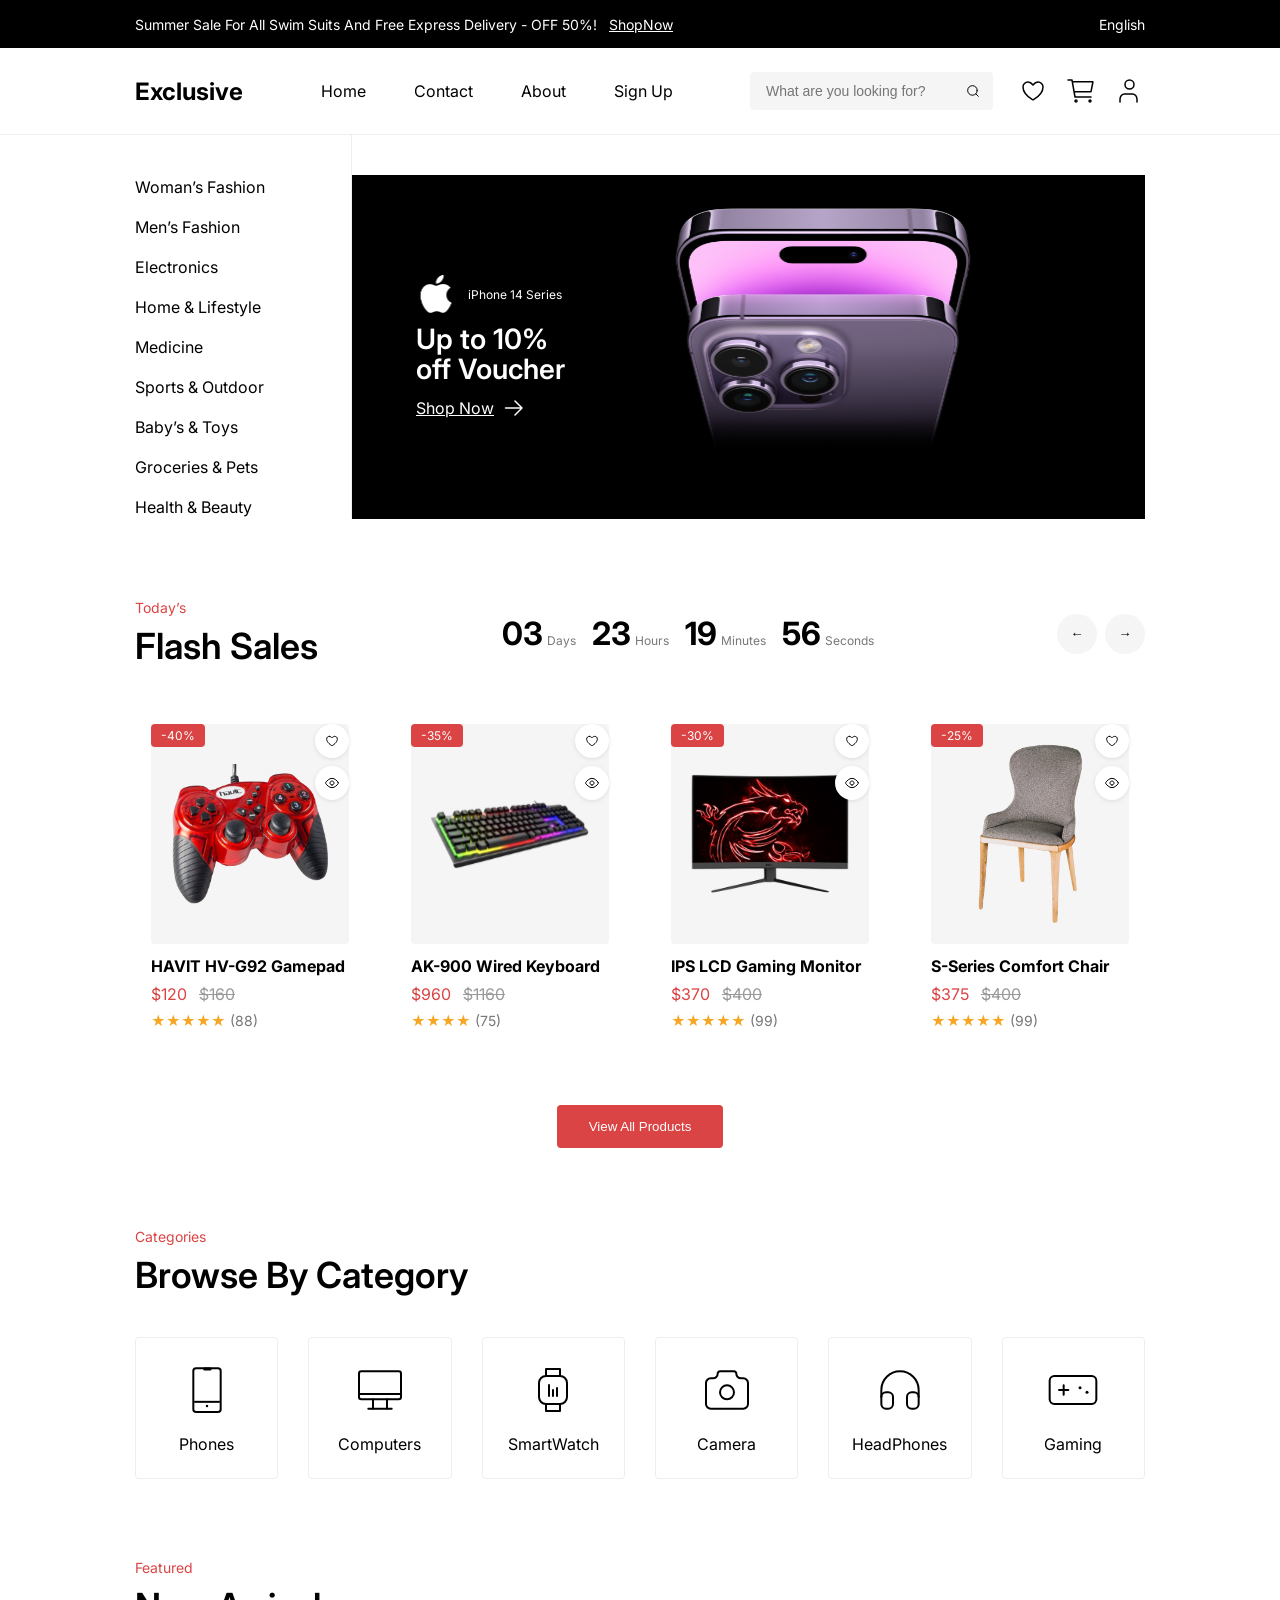
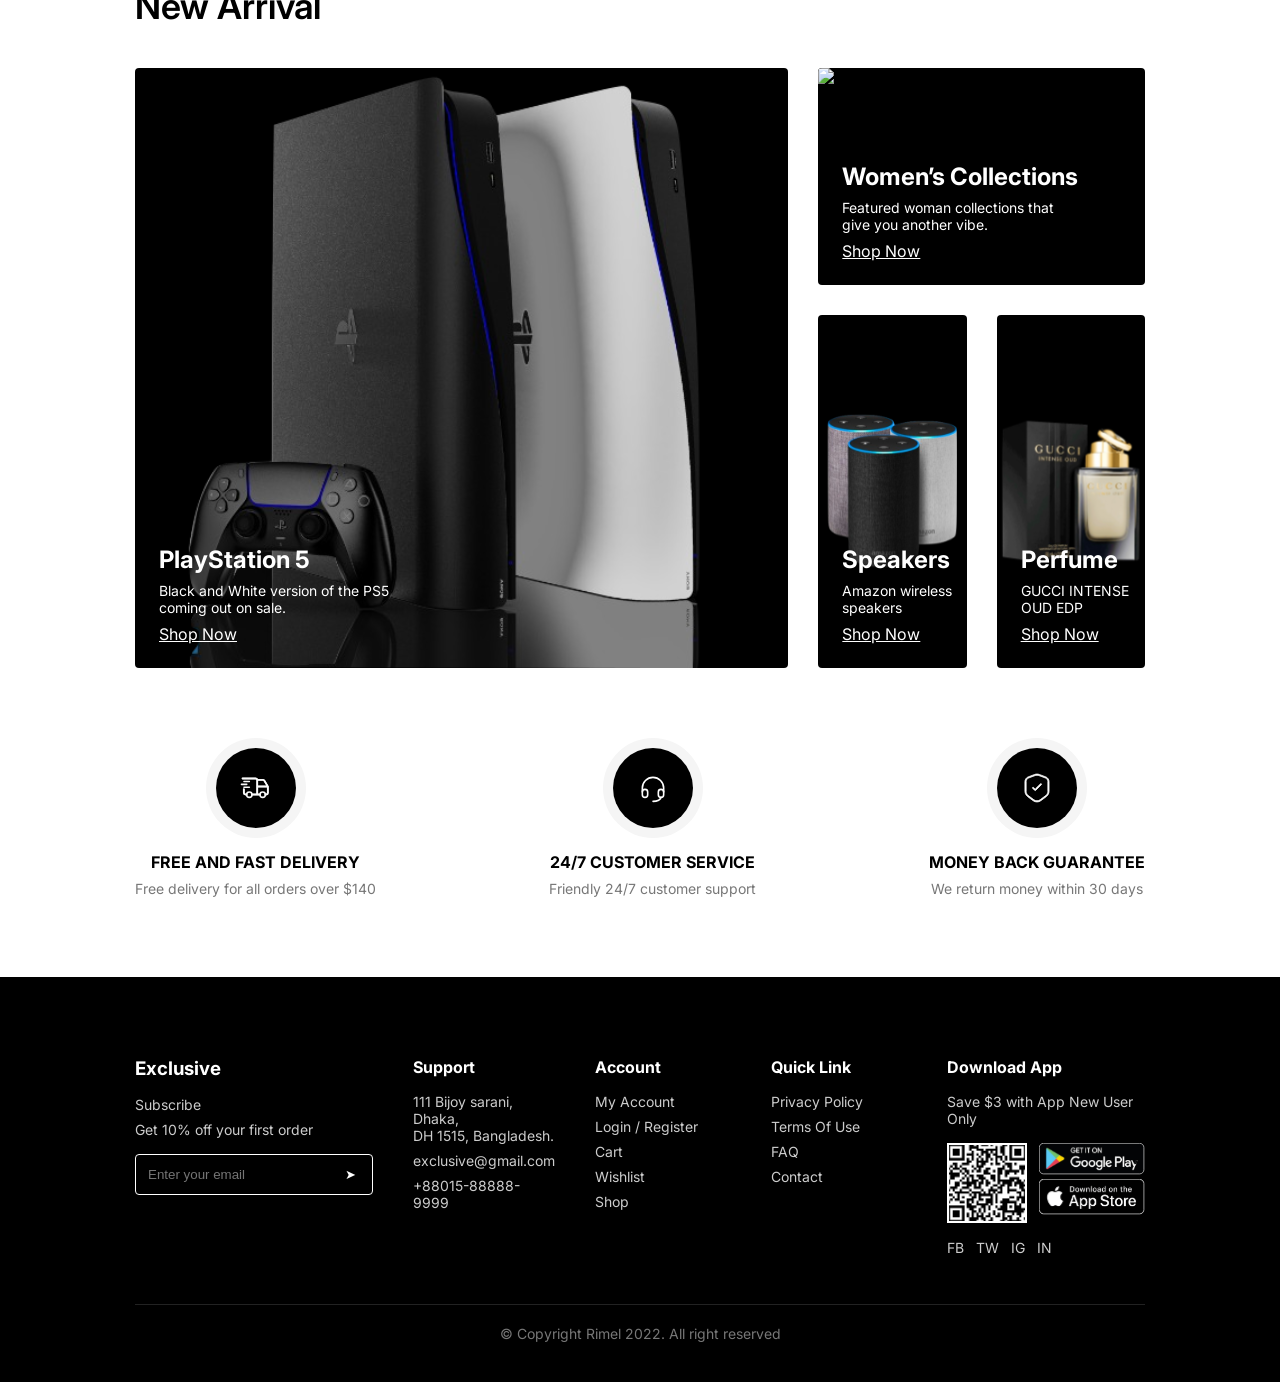
==== final-project-scss/index.html @ 247cfef3 "home work 17 final" ====
<!DOCTYPE html>
<html lang="en">
<head>
  <meta charset="UTF-8">
  <meta name="viewport" content="width=device-width, initial-scale=1.0">
  <title>Final project</title>

  <link rel="preconnect" href="https://fonts.googleapis.com">
  <link rel="preconnect" href="https://fonts.gstatic.com" crossorigin>
  <link href="https://fonts.googleapis.com/css2?family=Inter:wght@400;500;600;700&display=swap" rel="stylesheet">
  <link rel="stylesheet" href="assets/css/style.css">
</head>
<body>

<input type="checkbox" id="menu-toggle" class="menu-toggle">

<header class="header">

  <!-- TOP BAR -->
  <div class="top-bar">
    <div class="container">
      <div class="top-bar-inner">
        <p class="top-bar-text">
          Summer Sale For All Swim Suits And Free Express Delivery - OFF 50%!
          <a href="#">ShopNow</a>
        </p>
        <div class="top-bar-lang">English</div>
      </div>
    </div>
  </div>

  <!-- MAIN HEADER -->
  <div class="main-header">
    <div class="container">
      <div class="main-header-inner">

        <div class="logo">Exclusive</div>

        <nav class="nav">
          <a href="index.html">Home</a>
          <a href="#">Contact</a>
          <a href="#">About</a>
          <a href="registration.html">Sign Up</a>
        </nav>

        <div class="header-actions">
          <div class="search">
            <input type="text" placeholder="What are you looking for?">
            <img src="assets/images/icons/search.svg" alt="Search">
          </div>

          <div class="icons">
            <img src="assets/images/icons/Wishlist.svg" alt="">
            <img src="assets/images/icons/cart.svg" alt="">
            <img src="assets/images/icons/user.svg" alt="">
          </div>

          <label for="menu-toggle" class="burger">
            <span></span><span></span><span></span>
          </label>
        </div>

      </div>
    </div>
  </div>

  <!-- MOBILE MENU -->
  <nav class="mobile-menu">
    <a href="index.html">Home</a>
    <a href="#">Contact</a>
    <a href="#">About</a>
    <a href="registration.html">Sign Up</a>
  </nav>

</header>

<!-- HERO -->
<section class="hero">
  <div class="container">
    <div class="hero-layout">

      <aside class="hero-categories">
        <ul>
          <li><a href="#">Woman’s Fashion</a></li>
          <li><a href="#">Men’s Fashion</a></li>
          <li><a href="#">Electronics</a></li>
          <li><a href="#">Home & Lifestyle</a></li>
          <li><a href="#">Medicine</a></li>
          <li><a href="#">Sports & Outdoor</a></li>
          <li><a href="#">Baby’s & Toys</a></li>
          <li><a href="#">Groceries & Pets</a></li>
          <li><a href="#">Health & Beauty</a></li>
        </ul>
      </aside>

      <div class="hero-inner">
        <div class="hero-banner">

          <div class="hero-content">
            <div class="hero-brand">
              <img src="assets/images/apple-logo.svg" alt="">
              <span>iPhone 14 Series</span>
            </div>

            <h1 class="hero-title">
              Up to 10% <br> off Voucher
            </h1>

            <a href="#" class="hero-link">
              Shop Now <img src="assets/images/icons/arrow-right.svg" alt="">
            </a>
          </div>

          <div class="hero-image">
            <img src="assets/images/iphone.svg" alt="">
          </div>

        </div>
      </div>

    </div>
  </div>
</section>
<section class="flash-sales">
  <div class="container">

  
    <div class="flash-head">
      <div class="flash-title">
        <span class="label">Today’s</span>
        <h2>Flash Sales</h2>
      </div>

      <div class="flash-timer">
        <div>
          <span>03</span>
          <small>Days</small>
        </div>
        <div>
          <span>23</span>
          <small>Hours</small>
        </div>
        <div>
          <span>19</span>
          <small>Minutes</small>
        </div>
        <div>
          <span>56</span>
          <small>Seconds</small>
        </div>
      </div>

      <div class="flash-arrows">
        <button>&larr;</button>
        <button>&rarr;</button>
      </div>
    </div>

    <!-- PRODUCTS -->
    <div class="flash-products">

      <!-- CARD 1 -->
      <div class="product-card">
        <span class="discount">-40%</span>
    
        <div class="card-actions">
          <button class="icon-btn"><img src="assets/images/icons/heart-small.svg"></button>
          <button class="icon-btn"><img src="assets/images/icons/Quick-View.svg"></button>
        </div>
    
        <div class="product-image">
          <img src="assets/images/products/gamepad.svg">
          <div class="add-to-cart">Add To Cart</div>
        </div>
    
        <h3>HAVIT HV-G92 Gamepad</h3>
    
        <div class="price">
          <span class="new">$120</span>
          <span class="old">$160</span>
        </div>
    
        <div class="rating">★★★★★ <span>(88)</span></div>
      </div>
    
      <!-- CARD 2 -->
      <div class="product-card">
        <span class="discount">-35%</span>
    
        <div class="card-actions">
          <button class="icon-btn"><img src="assets/images/icons/heart-small.svg"></button>
          <button class="icon-btn"><img src="assets/images/icons/Quick-View.svg"></button>
        </div>
    
        <div class="product-image">
          <img src="assets/images/products/keyboard.svg">
          <div class="add-to-cart">Add To Cart</div>
        </div>
    
        <h3>AK-900 Wired Keyboard</h3>
    
        <div class="price">
          <span class="new">$960</span>
          <span class="old">$1160</span>
        </div>
    
        <div class="rating">★★★★ <span>(75)</span></div>
      </div>
    
      <!-- CARD 3 -->
      <div class="product-card">
        <span class="discount">-30%</span>
    
        <div class="card-actions">
          <button class="icon-btn"><img src="assets/images/icons/heart-small.svg"></button>
          <button class="icon-btn"><img src="assets/images/icons/Quick-View.svg"></button>
        </div>
    
        <div class="product-image">
          <img src="assets/images/products/gaming-monitor.svg">
          <div class="add-to-cart">Add To Cart</div>
        </div>
    
        <h3>IPS LCD Gaming Monitor</h3>
    
        <div class="price">
          <span class="new">$370</span>
          <span class="old">$400</span>
        </div>
    
        <div class="rating">★★★★★ <span>(99)</span></div>
      </div>
    
      <!-- CARD 4 -->
      <div class="product-card">
        <span class="discount">-25%</span>
    
        <div class="card-actions">
          <button class="icon-btn"><img src="assets/images/icons/heart-small.svg"></button>
          <button class="icon-btn"><img src="assets/images/icons/Quick-View.svg"></button>
        </div>
    
        <div class="product-image">
          <img src="assets/images/products/comfort-chair.svg">
          <div class="add-to-cart">Add To Cart</div>
        </div>
    
        <h3>S-Series Comfort Chair</h3>
    
        <div class="price">
          <span class="new">$375</span>
          <span class="old">$400</span>
        </div>
    
        <div class="rating">★★★★★ <span>(99)</span></div>
      </div>
    
    </div>
    
  
  </div>  
  <div class="categories-footer">
    <button class="btn-primary">View All Products</button>
  </div>
  
</section>
<section class="categories-block">
  <div class="container">

   
    <div class="categories-head">
      <span class="label">Categories</span>
      <h2>Browse By Category</h2>
    </div>

    <!-- LIST -->
    <div class="categories-list">

      <div class="category-card">
        <img src="assets/images/categories/phone.svg" alt="Phones">
        <span>Phones</span>
      </div>

      <div class="category-card">
        <img src="assets/images/categories/computer.svg" alt="Computers">
        <span>Computers</span>
      </div>

      <div class="category-card">
        <img src="assets/images/categories/watch.svg" alt="SmartWatch">
        <span>SmartWatch</span>
      </div>

      <div class="category-card">
        <img src="assets/images/categories/camera.svg" alt="Camera">
        <span>Camera</span>
      </div>

      <div class="category-card">
        <img src="assets/images/categories/headphones.svg" alt="HeadPhones">
        <span>HeadPhones</span>
      </div>

      <div class="category-card">
        <img src="assets/images/categories/gamepad.svg" alt="Gaming">
        <span>Gaming</span>
      </div>

    </div>

  </div>
</section>
<!-- ================= NEW ARRIVAL ================= -->
<section class="new-arrival">
  <div class="container">

    <div class="section-head">
      <span class="label">Featured</span>
      <h2>New Arrival</h2>
    </div>

    <div class="arrival-grid">

      <!-- BIG CARD -->
      <div class="arrival-card big">
        <img src="assets/images/arrival/playstation.svg" alt="PlayStation 5">
        <div class="arrival-content">
          <h3>PlayStation 5</h3>
          <p>Black and White version of the PS5 coming out on sale.</p>
          <a href="#">Shop Now</a>
        </div>
      </div>

      <!-- RIGHT COLUMN -->
      <div class="arrival-right">

        <div class="arrival-card">
          <img src="assets/images/arrival/women.svg" alt="Women Collection">
          <div class="arrival-content">
            <h3>Women’s Collections</h3>
            <p>Featured woman collections that give you another vibe.</p>
            <a href="#">Shop Now</a>
          </div>
        </div>

        <div class="arrival-small">
          <div class="arrival-card">
            <img src="assets/images/arrival/speakers.svg" alt="Speakers">
            <div class="arrival-content">
              <h3>Speakers</h3>
              <p>Amazon wireless speakers</p>
              <a href="#">Shop Now</a>
            </div>
          </div>

          <div class="arrival-card">
            <img src="assets/images/arrival/perfume.svg" alt="Perfume">
            <div class="arrival-content">
              <h3>Perfume</h3>
              <p>GUCCI INTENSE OUD EDP</p>
              <a href="#">Shop Now</a>
            </div>
          </div>
        </div>

      </div>

    </div>
  </div>
</section>

<!-- ================= SERVICES ================= -->
<section class="services">
  <div class="container">

    <div class="services-list">

      <div class="service-item">
        <div class="service-icon">
          <img src="assets/images/icons/delivery.svg" alt="delivery">
        </div>
        <h4>FREE AND FAST DELIVERY</h4>
        <p>Free delivery for all orders over $140</p>
      </div>

      <div class="service-item">
        <div class="service-icon">
          <img src="assets/images/icons/support.svg" alt="support">
        </div>
        <h4>24/7 CUSTOMER SERVICE</h4>
        <p>Friendly 24/7 customer support</p>
      </div>

      <div class="service-item">
        <div class="service-icon">
          <img src="assets/images/icons/guarantee.svg" alt="quarantee">
        </div>
        <h4>MONEY BACK GUARANTEE</h4>
        <p>We return money within 30 days</p>
      </div>

    </div>
  </div>
</section>

<!-- ================= FOOTER ================= -->
<footer class="footer">
  <div class="container">

    <div class="footer-grid">

      <div class="footer-col">
        <h3>Exclusive</h3>
        <p>Subscribe</p>
        <span>Get 10% off your first order</span>

        <div class="subscribe">
          <input type="email" placeholder="Enter your email">
          <button>&#10148;</button>
        </div>
      </div>

      <div class="footer-col">
        <h4>Support</h4>
        <p>111 Bijoy sarani, Dhaka,<br>DH 1515, Bangladesh.</p>
        <p>exclusive@gmail.com</p>
        <p>+88015-88888-9999</p>
      </div>

      <div class="footer-col">
        <h4>Account</h4>
        <a href="#">My Account</a>
        <a href="#">Login / Register</a>
        <a href="#">Cart</a>
        <a href="#">Wishlist</a>
        <a href="#">Shop</a>
      </div>

      <div class="footer-col">
        <h4>Quick Link</h4>
        <a href="#">Privacy Policy</a>
        <a href="#">Terms Of Use</a>
        <a href="#">FAQ</a>
        <a href="#">Contact</a>
      </div>

      <div class="footer-col">
        <h4>Download App</h4>
        <span>Save $3 with App New User Only</span>

        <div class="app-links">
          <img src="assets/images/footer/qr.svg" alt="QR">
          <div>
            <img src="assets/images/footer/google-play.svg" alt="google-play">
            <img src="assets/images/footer/app-store.svg" alt="app-store">
          </div>
        </div>

        <div class="socials">
          <a href="#">FB</a>
          <a href="#">TW</a>
          <a href="#">IG</a>
          <a href="#">IN</a>
        </div>
      </div>

    </div>

    <div class="footer-bottom">
      © Copyright Rimel 2022. All right reserved
    </div>

  </div>
</footer>

</body>
</html>
---- final-project-scss/assets/css/style.css ----
@charset "UTF-8";
*{
  margin:0;
  padding:0;
  -webkit-box-sizing:border-box;
          box-sizing:border-box;
}

body{
  font-family:"Inter", sans-serif;
  color:#000;
}
.container{
  max-width:1440px;
  margin:0 auto;
  padding:0 135px;
}
.top-bar{
  background:#000;
  color:#fff;
  font-size:14px;
}

.top-bar-inner{
  height:48px;
  display:-webkit-box;
  display:-ms-flexbox;
  display:flex;
  -webkit-box-align:center;
      -ms-flex-align:center;
          align-items:center;
  -webkit-box-pack:justify;
      -ms-flex-pack:justify;
          justify-content:space-between;
}

.top-bar-text a{
  color:#fff;
  text-decoration:underline;
  margin-left:8px;
}
.main-header{
  border-bottom:1px solid #eee;
}

.main-header-inner{
  padding:24px 0;
  display:-webkit-box;
  display:-ms-flexbox;
  display:flex;
  -webkit-box-align:center;
      -ms-flex-align:center;
          align-items:center;
  -webkit-box-pack:justify;
      -ms-flex-pack:justify;
          justify-content:space-between;
}

.logo{
  font-size:24px;
  font-weight:700;
}
.nav{
  display:-webkit-box;
  display:-ms-flexbox;
  display:flex;
  gap:48px;
}

.nav a{
  text-decoration:none;
  color:#000;
  font-size:16px;
  position:relative;
}
.nav a:hover{
  color:#db4444;
}

.nav a.active::after{
  content:"";
  position:absolute;
  left:0;
  bottom:-6px;
  width:100%;
  height:2px;
  background:#000;
}
.header-actions{
  display:-webkit-box;
  display:-ms-flexbox;
  display:flex;
  -webkit-box-align:center;
      -ms-flex-align:center;
          align-items:center;
  gap:24px;
}
.search{
  position:relative;
}

.search input{
  width:243px;
  height:38px;
  padding:0 40px 0 16px;
  border:none;
  border-radius:4px;
  background:#f5f5f5;
  font-size:14px;
}

.search img{
  position:absolute;
  right:12px;
  top:50%;
  -webkit-transform:translateY(-50%);
      -ms-transform:translateY(-50%);
          transform:translateY(-50%);
  width:16px;
  height:16px;
}
.icons{
  display:-webkit-box;
  display:-ms-flexbox;
  display:flex;
  gap:16px;
  cursor:pointer;
}
.menu-toggle{
  display:none;
}

.burger{
  display:none;
  -webkit-box-orient:vertical;
  -webkit-box-direction:normal;
      -ms-flex-direction:column;
          flex-direction:column;
  gap:5px;
  cursor:pointer;
  z-index:10001;
}

.burger span{
  width:24px;
  height:2px;
  background:#000;
  -webkit-transition:0.3s;
  transition:0.3s;
}
.mobile-menu{
  position:fixed;
  top:0;
  right:-100%;
  width:100%;
  height:100vh;
  background:#fff;
  padding:80px 24px;
  display:-webkit-box;
  display:-ms-flexbox;
  display:flex;
  -webkit-box-orient:vertical;
  -webkit-box-direction:normal;
      -ms-flex-direction:column;
          flex-direction:column;
  gap:24px;
  -webkit-transition:right 0.3s ease;
  transition:right 0.3s ease;
  z-index:9999;
}

.mobile-menu a{
  font-size:18px;
  text-decoration:none;
  color:#000;
}
.menu-toggle:checked + .header .mobile-menu{
  right:0;
}
.menu-toggle:checked + .header .burger span:nth-child(1){
  -webkit-transform:rotate(45deg) translate(5px, 5px);
      -ms-transform:rotate(45deg) translate(5px, 5px);
          transform:rotate(45deg) translate(5px, 5px);
}

.menu-toggle:checked + .header .burger span:nth-child(2){
  opacity:0;
}

.menu-toggle:checked + .header .burger span:nth-child(3){
  -webkit-transform:rotate(-45deg) translate(6px, -6px);
      -ms-transform:rotate(-45deg) translate(6px, -6px);
          transform:rotate(-45deg) translate(6px, -6px);
}
.hero{
  margin-top:0;
}

.hero-layout{
  display:-webkit-box;
  display:-ms-flexbox;
  display:flex;
}
.hero-categories{
  width:217px;
  -ms-flex-negative:0;
      flex-shrink:0;
  border-right:1px solid #eee;
  padding-top:40px;
}

.hero-categories ul{
  list-style:none;
  display:-webkit-box;
  display:-ms-flexbox;
  display:flex;
  -webkit-box-orient:vertical;
  -webkit-box-direction:normal;
      -ms-flex-direction:column;
          flex-direction:column;
  gap:16px;
}

.hero-categories a{
  font-size:16px;
  line-height:24px;
  color:#000;
  text-decoration:none;
}

.hero-categories a:hover{
  text-decoration:underline;
}
.hero-inner{
  -webkit-box-flex:1;
      -ms-flex:1;
          flex:1;
  padding-top:40px;
}
.hero-banner{
  width:893px;
  height:344px;
  background:#000;
  color:#fff;
  display:-webkit-box;
  display:-ms-flexbox;
  display:flex;
  -webkit-box-pack:justify;
      -ms-flex-pack:justify;
          justify-content:space-between;
  -webkit-box-align:center;
      -ms-flex-align:center;
          align-items:center;
  padding:58px 64px;
}
.hero-content{
  max-width:360px;
}

.hero-brand{
  display:-webkit-box;
  display:-ms-flexbox;
  display:flex;
  -webkit-box-align:center;
      -ms-flex-align:center;
          align-items:center;
  gap:12px;
  margin-bottom:20px;
  font-size:16px;
}

.hero-brand img{
  width:40px;
  height:40px;
}

.hero-title{
  font-size:48px;
  font-weight:600;
  line-height:60px;
  margin-bottom:22px;
}

.hero-link{
  display:-webkit-inline-box;
  display:-ms-inline-flexbox;
  display:inline-flex;
  -webkit-box-align:center;
      -ms-flex-align:center;
          align-items:center;
  gap:8px;
  color:#fff;
  font-size:16px;
  text-decoration:underline;
}
.hero-image img{
  max-height:300px;
}
.flash-sales{
  margin-top:80px;
}
.flash-head{
  display:-webkit-box;
  display:-ms-flexbox;
  display:flex;
  -webkit-box-align:center;
      -ms-flex-align:center;
          align-items:center;
  -webkit-box-pack:justify;
      -ms-flex-pack:justify;
          justify-content:space-between;
  margin-bottom:40px;
}

.flash-title .label{
  color:#db4444;
  font-size:14px;
  display:block;
  margin-bottom:8px;
}
.flash-title h2{
  font-size:36px;
  font-weight:600;
}
.flash-timer{
  display:-webkit-box;
  display:-ms-flexbox;
  display:flex;
  gap:16px;
}
.flash-timer div{
  text-align:center;
}
.flash-timer span{
  font-size:32px;
  font-weight:700;
}
.flash-timer small{
  font-size:12px;
  color:#777;
}
.flash-arrows{
  display:-webkit-box;
  display:-ms-flexbox;
  display:flex;
  gap:8px;
}
.flash-arrows button{
  width:40px;
  height:40px;
  border-radius:50%;
  border:none;
  background:#f5f5f5;
  cursor:pointer;
}
.flash-products{
  display:grid;
  grid-template-columns:repeat(4, 1fr);
  gap:30px;
}
.product-card{
  background:#fff;
  padding:16px;
  border-radius:4px;
  position:relative;
}
.product-card h3{
  font-size:16px;
  margin:12px 0 8px;
}
.discount{
  position:absolute;
  top:16px;
  left:16px;
  background:#db4444;
  color:#fff;
  font-size:12px;
  padding:4px 10px;
  border-radius:4px;
  z-index:3;
}
.card-actions{
  position:absolute;
  top:16px;
  right:16px;
  display:-webkit-box;
  display:-ms-flexbox;
  display:flex;
  -webkit-box-orient:vertical;
  -webkit-box-direction:normal;
      -ms-flex-direction:column;
          flex-direction:column;
  gap:8px;
  z-index:3;
}
.card-actions .icon-btn{
  width:34px;
  height:34px;
  background:#fff;
  border:none;
  border-radius:50%;
  display:-webkit-box;
  display:-ms-flexbox;
  display:flex;
  -webkit-box-align:center;
      -ms-flex-align:center;
          align-items:center;
  -webkit-box-pack:center;
      -ms-flex-pack:center;
          justify-content:center;
  cursor:pointer;
  -webkit-box-shadow:0 1px 4px rgba(0, 0, 0, 0.1);
          box-shadow:0 1px 4px rgba(0, 0, 0, 0.1);
}
.card-actions .icon-btn img{
  width:16px;
  height:16px;
}
.product-image{
  position:relative;
  overflow:hidden;
  background:#f5f5f5;
  border-radius:4px;
  z-index:1;
  padding:20px;
}
.product-image img{
  width:100%;
  height:180px;
  -o-object-fit:contain;
     object-fit:contain;
  display:block;
}

.product-image:hover .add-to-cart{
  opacity:1;
}
.add-to-cart{
  position:absolute;
  left:0;
  right:0;
  bottom:0;
  z-index:2;
  background:#000;
  color:#fff;
  text-align:center;
  padding:12px 0;
  font-size:16px;
  cursor:pointer;
  opacity:0;
  -webkit-transform:translateY(100%);
      -ms-transform:translateY(100%);
          transform:translateY(100%);
  -webkit-transition:0.3s ease;
  transition:0.3s ease;
}
.product-card:hover .add-to-cart{
  opacity:1;
  -webkit-transform:translateY(0);
      -ms-transform:translateY(0);
          transform:translateY(0);
}
.price{
  display:-webkit-box;
  display:-ms-flexbox;
  display:flex;
  gap:12px;
  margin-bottom:8px;
}
.price .new{
  color:#db4444;
}
.price .old{
  color:#999;
  text-decoration:line-through;
}
.rating{
  color:#f5a623;
  font-size:14px;
}
.rating span{
  color:#777;
}
.flash-footer{
  margin-top:40px;
  text-align:center;
}

.btn-primary{
  background:#db4444;
  color:#fff;
  border:none;
  padding:16px 48px;
  border-radius:4px;
  cursor:pointer;
}

.categories-footer{
  margin-top:60px;
  text-align:center;
}
.categories-block{
  margin-top:80px;
}
.categories-head{
  margin-bottom:40px;
}
.categories-head .label{
  color:#db4444;
  font-size:14px;
  display:block;
  margin-bottom:8px;
}
.categories-head h2{
  font-size:36px;
  font-weight:600;
}
.categories-list{
  display:grid;
  grid-template-columns:repeat(6, 1fr);
  gap:30px;
}
.category-card{
  border:1px solid #eee;
  border-radius:4px;
  padding:24px 0;
  display:-webkit-box;
  display:-ms-flexbox;
  display:flex;
  -webkit-box-orient:vertical;
  -webkit-box-direction:normal;
      -ms-flex-direction:column;
          flex-direction:column;
  -webkit-box-align:center;
      -ms-flex-align:center;
          align-items:center;
  gap:16px;
  cursor:pointer;
  -webkit-transition:0.3s ease;
  transition:0.3s ease;
}
.category-card img{
  width:56px;
  height:56px;
}
.category-card span{
  font-size:16px;
}
.category-card:hover{
  background:#db4444;
  border-color:#db4444;
}
.category-card:hover span{
  color:#fff;
}
.category-card:hover img{
  -webkit-filter:brightness(0) invert(1);
          filter:brightness(0) invert(1);
}
.category-card.active{
  background:#db4444;
  border-color:#db4444;
}
.category-card.active span{
  color:#fff;
}
.category-card.active img{
  -webkit-filter:brightness(0) invert(1);
          filter:brightness(0) invert(1);
}
.section-head{
  margin-bottom:40px;
}
.section-head .label{
  color:#db4444;
  font-size:14px;
  display:block;
  margin-bottom:8px;
}
.section-head h2{
  font-size:36px;
  font-weight:600;
}
.new-arrival{
  margin-top:80px;
}

.arrival-grid{
  display:grid;
  grid-template-columns:2fr 1fr;
  gap:30px;
}

.arrival-card{
  position:relative;
  background:#000;
  border-radius:4px;
  overflow:hidden;
}
.arrival-card img{
  width:100%;
  height:100%;
  -o-object-fit:contain;
     object-fit:contain;
  display:block;
}
.arrival-card .arrival-content{
  position:absolute;
  left:24px;
  bottom:24px;
  color:#fff;
  max-width:240px;
}
.arrival-card .arrival-content h3{
  font-size:24px;
  margin-bottom:8px;
}
.arrival-card .arrival-content p{
  font-size:14px;
  margin-bottom:8px;
}
.arrival-card .arrival-content a{
  color:#fff;
  text-decoration:underline;
  font-size:16px;
}

.arrival-item{
  position:relative;
  overflow:hidden;
}

.arrival-item img{
  width:100%;
  height:100%;
  -o-object-fit:cover;
     object-fit:cover;
  display:block;
}

.arrival-card.big{
  height:600px;
}

.arrival-right{
  display:grid;
  gap:30px;
}

.arrival-small{
  display:grid;
  grid-template-columns:1fr 1fr;
  gap:30px;
}
.services{
  margin:80px 0;
}

.services-list{
  display:-webkit-box;
  display:-ms-flexbox;
  display:flex;
  -webkit-box-pack:justify;
      -ms-flex-pack:justify;
          justify-content:space-between;
  text-align:center;
  gap:30px;
}

.service-icon{
  width:80px;
  height:80px;
  background:#000;
  border-radius:50%;
  display:-webkit-box;
  display:-ms-flexbox;
  display:flex;
  -webkit-box-align:center;
      -ms-flex-align:center;
          align-items:center;
  -webkit-box-pack:center;
      -ms-flex-pack:center;
          justify-content:center;
  -webkit-box-shadow:0 0 0 10px #f5f5f5;
          box-shadow:0 0 0 10px #f5f5f5;
  margin:0 auto 24px;
}

.service-icon img{
  width:32px;
  height:32px;
  display:block;
}

.service-item h4{
  font-size:16px;
  margin-bottom:8px;
}

.service-item p{
  font-size:14px;
  color:#777;
}
.footer{
  background:#000;
  color:#fff;
  padding:80px 0 40px;
}

.footer-grid{
  display:grid;
  grid-template-columns:repeat(5, 1fr);
  gap:40px;
}

.footer-col h3,
.footer-col h4{
  margin-bottom:16px;
}

.footer-col p,
.footer-col span,
.footer-col a{
  font-size:14px;
  color:#ccc;
  margin-bottom:8px;
  display:block;
  text-decoration:none;
}

.subscribe{
  display:-webkit-box;
  display:-ms-flexbox;
  display:flex;
  border:1px solid #fff;
  border-radius:4px;
  margin-top:16px;
}
.subscribe input{
  -webkit-box-flex:1;
      -ms-flex:1;
          flex:1;
  background:transparent;
  border:none;
  padding:12px;
  color:#fff;
}
.subscribe button{
  background:transparent;
  border:none;
  color:#fff;
  padding:0 16px;
  cursor:pointer;
}

.app-links{
  display:-webkit-box;
  display:-ms-flexbox;
  display:flex;
  gap:12px;
  margin:16px 0;
}

.socials{
  display:-webkit-box;
  display:-ms-flexbox;
  display:flex;
  gap:12px;
}

.footer-bottom{
  border-top:1px solid #222;
  margin-top:40px;
  padding-top:20px;
  text-align:center;
  font-size:14px;
  color:#777;
}
.auth{
  padding:80px 0;
}

.auth-layout{
  display:grid;
  grid-template-columns:1fr 1fr;
  gap:120px;
  -webkit-box-align:center;
      -ms-flex-align:center;
          align-items:center;
}

.auth-image{
  background:#eaf4f4;
  border-radius:4px;
  background:none;
  padding:0;
}

.auth-image img{
  width:100%;
  max-width:600px;
  height:auto;
  display:block;
}

.auth-form{
  max-width:420px;
  width:100%;
}

.auth-form h1{
  font-size:36px;
  margin-bottom:12px;
  font-weight:500;
}

.auth-subtitle{
  color:#777;
  margin-bottom:32px;
}

.auth-form form{
  display:-webkit-box;
  display:-ms-flexbox;
  display:flex;
  -webkit-box-orient:vertical;
  -webkit-box-direction:normal;
      -ms-flex-direction:column;
          flex-direction:column;
  gap:24px;
}

.auth-form input{
  border:none;
  border-bottom:1px solid #ccc;
  padding:12px 0;
  font-size:14px;
  outline:none;
}

.auth-form input:focus{
  border-color:#000;
}

.auth-actions{
  display:-webkit-box;
  display:-ms-flexbox;
  display:flex;
  -webkit-box-align:center;
      -ms-flex-align:center;
          align-items:center;
  gap:44px;
}

.btn-primary{
  background:#db4444;
  color:#fff;
  border:none;
  padding:14px 32px;
  border-radius:4px;
  cursor:pointer;
}

.btn-google{
  display:-webkit-box;
  display:-ms-flexbox;
  display:flex;
  -webkit-box-pack:center;
      -ms-flex-pack:center;
          justify-content:center;
  -webkit-box-align:center;
      -ms-flex-align:center;
          align-items:center;
  gap:8px;
  padding:14px;
  border:1px solid #ccc;
  border-radius:4px;
  background:#fff;
  cursor:pointer;
}

.auth-login{
  margin-top:24px;
  text-align:center;
  font-size:14px;
}
.auth-login a{
  color:#000;
  font-weight:500;
  text-decoration:underline;
}

.auth-forgot{
  color:#db4444;
  font-size:14px;
  text-decoration:none;
}
@media (max-width: 1350px){
  .hero-banner{
    width:auto;
    -webkit-box-flex:1;
        -ms-flex:1;
            flex:1;
  }
  .hero-brand{
    margin-bottom:10px;
    font-size:12px;
  }
  .hero-title{
    font-size:28px;
    line-height:30px;
    margin-bottom:12px;
  }
  .hero-image{
    margin:0 auto;
  }
}
@media (max-width: 1200px){
  .search{
    display:none;
  }
}
@media (max-width: 1100px){
  .container{
    padding:0 40px;
  }
  .nav{
    display:none;
  }
  .burger{
    display:-webkit-box;
    display:-ms-flexbox;
    display:flex;
  }
  .hero-brand{
    font-size:6px;
  }
  .hero-title{
    font-size:20px;
    line-height:20px;
  }
  .flash-products{
    grid-template-columns:repeat(2, 1fr);
  }
  .categories-list{
    grid-template-columns:repeat(3, 1fr);
  }
  .arrival-grid{
    grid-template-columns:1fr;
    gap:20px;
  }
  .arrival-right{
    grid-template-columns:repeat(2, 1fr);
    gap:20px;
  }
  .arrival-item{
    height:180px;
  }
  .services-list{
    -webkit-box-orient:vertical;
    -webkit-box-direction:normal;
        -ms-flex-direction:column;
            flex-direction:column;
  }
  .footer-grid{
    grid-template-columns:repeat(2, 1fr);
  }
}
@media (max-width: 950px){
  .hero-content{
    display:none;
  }
  .hero-banner{
    padding:16px;
  }
}
@media (max-width: 900px){
  .auth-layout{
    grid-template-columns:1fr;
  }
  .auth-image{
    display:none;
  }
  .auth-form{
    margin:0 auto;
  }
}
@media (max-width: 768px){
  .container{
    padding:0 16px;
  }
  .top-bar-lang{
    display:none;
  }
  .top-bar-inner{
    -webkit-box-pack:center;
        -ms-flex-pack:center;
            justify-content:center;
  }
  .top-bar-text{
    font-size:12px;
    text-align:center;
  }
  .hero-layout{
    display:-webkit-box;
    display:-ms-flexbox;
    display:flex;
    gap:24px;
  }
  .hero-categories{
    width:180px;
    -ms-flex-negative:0;
        flex-shrink:0;
  }
  .hero-banner{
    min-height:220px;
    padding:16px;
  }
  .flash-timer{
    display:none;
  }
  .add-to-cart{
    opacity:1;
    -webkit-transform:none;
        -ms-transform:none;
            transform:none;
    position:static;
    margin-top:8px;
  }
  .arrival-right{
    grid-template-columns:1fr;
  }
  .arrival-item{
    height:140px;
  }
}
@media (max-width: 600px){
  .categories-list{
    grid-template-columns:repeat(2, 1fr);
  }
  .arrival-small{
    grid-template-columns:1fr;
  }
  .footer-grid{
    grid-template-columns:1fr;
  }
}
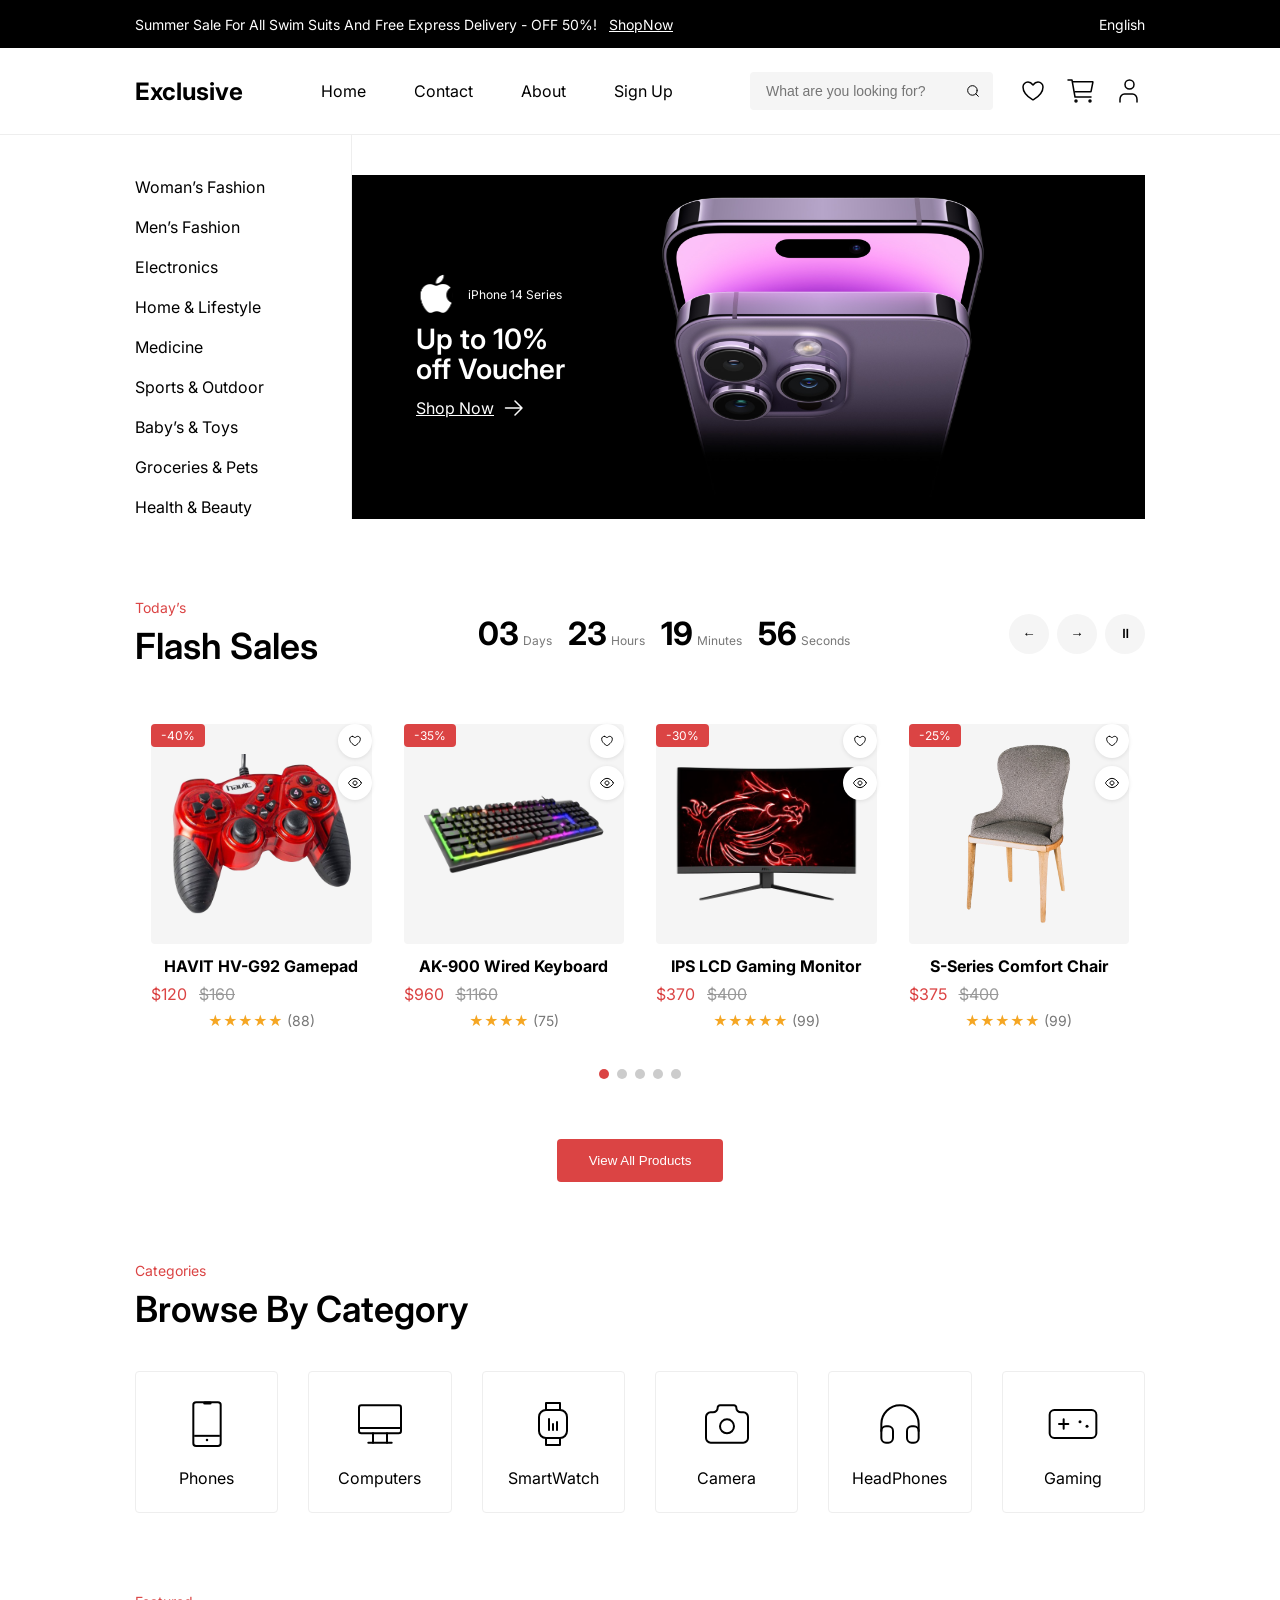
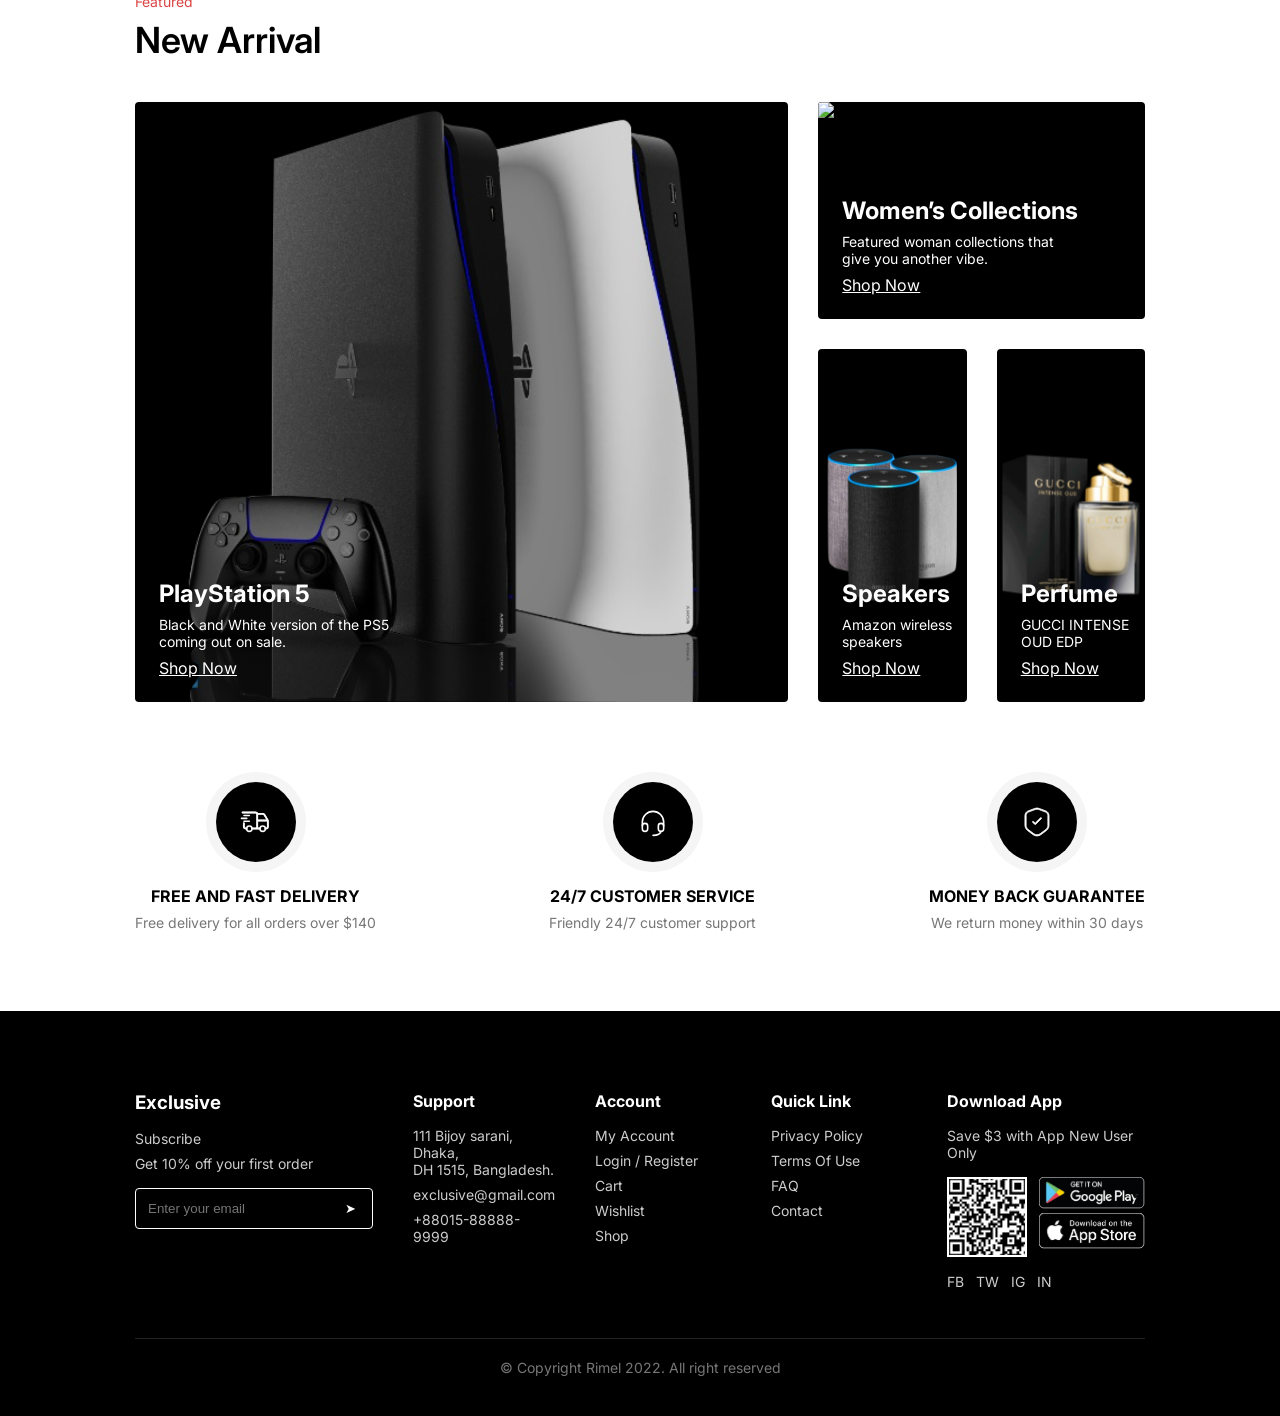
==== commit 8bbf402c: "change carusel for home-work-27 in final project" ====
--- a/final-project-scss/index.html
+++ b/final-project-scss/index.html
@@ -1,477 +1,594 @@
 <!DOCTYPE html>
 <html lang="en">
-<head>
-  <meta charset="UTF-8">
-  <meta name="viewport" content="width=device-width, initial-scale=1.0">
-  <title>Final project</title>
-
-  <link rel="preconnect" href="https://fonts.googleapis.com">
-  <link rel="preconnect" href="https://fonts.gstatic.com" crossorigin>
-  <link href="https://fonts.googleapis.com/css2?family=Inter:wght@400;500;600;700&display=swap" rel="stylesheet">
-  <link rel="stylesheet" href="assets/css/style.css">
-</head>
-<body>
-
-<input type="checkbox" id="menu-toggle" class="menu-toggle">
-
-<header class="header">
-
-  <!-- TOP BAR -->
-  <div class="top-bar">
-    <div class="container">
-      <div class="top-bar-inner">
-        <p class="top-bar-text">
-          Summer Sale For All Swim Suits And Free Express Delivery - OFF 50%!
-          <a href="#">ShopNow</a>
-        </p>
-        <div class="top-bar-lang">English</div>
-      </div>
-    </div>
-  </div>
-
-  <!-- MAIN HEADER -->
-  <div class="main-header">
-    <div class="container">
-      <div class="main-header-inner">
-
-        <div class="logo">Exclusive</div>
-
-        <nav class="nav">
-          <a href="index.html">Home</a>
-          <a href="#">Contact</a>
-          <a href="#">About</a>
-          <a href="registration.html">Sign Up</a>
-        </nav>
-
-        <div class="header-actions">
-          <div class="search">
-            <input type="text" placeholder="What are you looking for?">
-            <img src="assets/images/icons/search.svg" alt="Search">
-          </div>
-
-          <div class="icons">
-            <img src="assets/images/icons/Wishlist.svg" alt="">
-            <img src="assets/images/icons/cart.svg" alt="">
-            <img src="assets/images/icons/user.svg" alt="">
-          </div>
-
-          <label for="menu-toggle" class="burger">
-            <span></span><span></span><span></span>
-          </label>
-        </div>
-
-      </div>
-    </div>
-  </div>
-
-  <!-- MOBILE MENU -->
-  <nav class="mobile-menu">
-    <a href="index.html">Home</a>
-    <a href="#">Contact</a>
-    <a href="#">About</a>
-    <a href="registration.html">Sign Up</a>
-  </nav>
-
-</header>
-
-<!-- HERO -->
-<section class="hero">
-  <div class="container">
-    <div class="hero-layout">
-
-      <aside class="hero-categories">
-        <ul>
-          <li><a href="#">Woman’s Fashion</a></li>
-          <li><a href="#">Men’s Fashion</a></li>
-          <li><a href="#">Electronics</a></li>
-          <li><a href="#">Home & Lifestyle</a></li>
-          <li><a href="#">Medicine</a></li>
-          <li><a href="#">Sports & Outdoor</a></li>
-          <li><a href="#">Baby’s & Toys</a></li>
-          <li><a href="#">Groceries & Pets</a></li>
-          <li><a href="#">Health & Beauty</a></li>
-        </ul>
-      </aside>
-
-      <div class="hero-inner">
-        <div class="hero-banner">
-
-          <div class="hero-content">
-            <div class="hero-brand">
-              <img src="assets/images/apple-logo.svg" alt="">
-              <span>iPhone 14 Series</span>
-            </div>
-
-            <h1 class="hero-title">
-              Up to 10% <br> off Voucher
-            </h1>
-
-            <a href="#" class="hero-link">
-              Shop Now <img src="assets/images/icons/arrow-right.svg" alt="">
-            </a>
-          </div>
-
-          <div class="hero-image">
-            <img src="assets/images/iphone.svg" alt="">
-          </div>
-
-        </div>
-      </div>
-
-    </div>
-  </div>
-</section>
-<section class="flash-sales">
-  <div class="container">
-
-  
-    <div class="flash-head">
-      <div class="flash-title">
-        <span class="label">Today’s</span>
-        <h2>Flash Sales</h2>
-      </div>
-
-      <div class="flash-timer">
-        <div>
-          <span>03</span>
-          <small>Days</small>
-        </div>
-        <div>
-          <span>23</span>
-          <small>Hours</small>
-        </div>
-        <div>
-          <span>19</span>
-          <small>Minutes</small>
-        </div>
-        <div>
-          <span>56</span>
-          <small>Seconds</small>
-        </div>
-      </div>
-
-      <div class="flash-arrows">
-        <button>&larr;</button>
-        <button>&rarr;</button>
-      </div>
-    </div>
-
-    <!-- PRODUCTS -->
-    <div class="flash-products">
-
-      <!-- CARD 1 -->
-      <div class="product-card">
-        <span class="discount">-40%</span>
-    
-        <div class="card-actions">
-          <button class="icon-btn"><img src="assets/images/icons/heart-small.svg"></button>
-          <button class="icon-btn"><img src="assets/images/icons/Quick-View.svg"></button>
-        </div>
-    
-        <div class="product-image">
-          <img src="assets/images/products/gamepad.svg">
-          <div class="add-to-cart">Add To Cart</div>
-        </div>
-    
-        <h3>HAVIT HV-G92 Gamepad</h3>
-    
-        <div class="price">
-          <span class="new">$120</span>
-          <span class="old">$160</span>
-        </div>
-    
-        <div class="rating">★★★★★ <span>(88)</span></div>
-      </div>
-    
-      <!-- CARD 2 -->
-      <div class="product-card">
-        <span class="discount">-35%</span>
-    
-        <div class="card-actions">
-          <button class="icon-btn"><img src="assets/images/icons/heart-small.svg"></button>
-          <button class="icon-btn"><img src="assets/images/icons/Quick-View.svg"></button>
-        </div>
-    
-        <div class="product-image">
-          <img src="assets/images/products/keyboard.svg">
-          <div class="add-to-cart">Add To Cart</div>
-        </div>
-    
-        <h3>AK-900 Wired Keyboard</h3>
-    
-        <div class="price">
-          <span class="new">$960</span>
-          <span class="old">$1160</span>
-        </div>
-    
-        <div class="rating">★★★★ <span>(75)</span></div>
-      </div>
-    
-      <!-- CARD 3 -->
-      <div class="product-card">
-        <span class="discount">-30%</span>
-    
-        <div class="card-actions">
-          <button class="icon-btn"><img src="assets/images/icons/heart-small.svg"></button>
-          <button class="icon-btn"><img src="assets/images/icons/Quick-View.svg"></button>
-        </div>
-    
-        <div class="product-image">
-          <img src="assets/images/products/gaming-monitor.svg">
-          <div class="add-to-cart">Add To Cart</div>
-        </div>
-    
-        <h3>IPS LCD Gaming Monitor</h3>
-    
-        <div class="price">
-          <span class="new">$370</span>
-          <span class="old">$400</span>
-        </div>
-    
-        <div class="rating">★★★★★ <span>(99)</span></div>
-      </div>
-    
-      <!-- CARD 4 -->
-      <div class="product-card">
-        <span class="discount">-25%</span>
-    
-        <div class="card-actions">
-          <button class="icon-btn"><img src="assets/images/icons/heart-small.svg"></button>
-          <button class="icon-btn"><img src="assets/images/icons/Quick-View.svg"></button>
-        </div>
-    
-        <div class="product-image">
-          <img src="assets/images/products/comfort-chair.svg">
-          <div class="add-to-cart">Add To Cart</div>
-        </div>
-    
-        <h3>S-Series Comfort Chair</h3>
-    
-        <div class="price">
-          <span class="new">$375</span>
-          <span class="old">$400</span>
-        </div>
-    
-        <div class="rating">★★★★★ <span>(99)</span></div>
-      </div>
-    
-    </div>
-    
-  
-  </div>  
-  <div class="categories-footer">
-    <button class="btn-primary">View All Products</button>
-  </div>
-  
-</section>
-<section class="categories-block">
-  <div class="container">
-
-   
-    <div class="categories-head">
-      <span class="label">Categories</span>
-      <h2>Browse By Category</h2>
-    </div>
-
-    <!-- LIST -->
-    <div class="categories-list">
-
-      <div class="category-card">
-        <img src="assets/images/categories/phone.svg" alt="Phones">
-        <span>Phones</span>
-      </div>
-
-      <div class="category-card">
-        <img src="assets/images/categories/computer.svg" alt="Computers">
-        <span>Computers</span>
-      </div>
-
-      <div class="category-card">
-        <img src="assets/images/categories/watch.svg" alt="SmartWatch">
-        <span>SmartWatch</span>
-      </div>
-
-      <div class="category-card">
-        <img src="assets/images/categories/camera.svg" alt="Camera">
-        <span>Camera</span>
-      </div>
-
-      <div class="category-card">
-        <img src="assets/images/categories/headphones.svg" alt="HeadPhones">
-        <span>HeadPhones</span>
-      </div>
-
-      <div class="category-card">
-        <img src="assets/images/categories/gamepad.svg" alt="Gaming">
-        <span>Gaming</span>
-      </div>
-
-    </div>
-
-  </div>
-</section>
-<!-- ================= NEW ARRIVAL ================= -->
-<section class="new-arrival">
-  <div class="container">
-
-    <div class="section-head">
-      <span class="label">Featured</span>
-      <h2>New Arrival</h2>
-    </div>
-
-    <div class="arrival-grid">
-
-      <!-- BIG CARD -->
-      <div class="arrival-card big">
-        <img src="assets/images/arrival/playstation.svg" alt="PlayStation 5">
-        <div class="arrival-content">
-          <h3>PlayStation 5</h3>
-          <p>Black and White version of the PS5 coming out on sale.</p>
-          <a href="#">Shop Now</a>
-        </div>
-      </div>
-
-      <!-- RIGHT COLUMN -->
-      <div class="arrival-right">
-
-        <div class="arrival-card">
-          <img src="assets/images/arrival/women.svg" alt="Women Collection">
-          <div class="arrival-content">
-            <h3>Women’s Collections</h3>
-            <p>Featured woman collections that give you another vibe.</p>
-            <a href="#">Shop Now</a>
-          </div>
-        </div>
-
-        <div class="arrival-small">
-          <div class="arrival-card">
-            <img src="assets/images/arrival/speakers.svg" alt="Speakers">
+  <head>
+    <meta charset="UTF-8" />
+    <meta name="viewport" content="width=device-width, initial-scale=1.0" />
+    <title>Final project</title>
+
+    <link rel="preconnect" href="https://fonts.googleapis.com" />
+    <link rel="preconnect" href="https://fonts.gstatic.com" crossorigin />
+    <link
+      href="https://fonts.googleapis.com/css2?family=Inter:wght@400;500;600;700&display=swap"
+      rel="stylesheet"
+    />
+    <link rel="stylesheet" href="assets/css/style.css" />
+  </head>
+  <body>
+    <input type="checkbox" id="menu-toggle" class="menu-toggle" />
+
+    <header class="header">
+      <!-- TOP BAR -->
+      <div class="top-bar">
+        <div class="container">
+          <div class="top-bar-inner">
+            <p class="top-bar-text">
+              Summer Sale For All Swim Suits And Free Express Delivery - OFF
+              50%!
+              <a href="#">ShopNow</a>
+            </p>
+            <div class="top-bar-lang">English</div>
+          </div>
+        </div>
+      </div>
+
+      <!-- MAIN HEADER -->
+      <div class="main-header">
+        <div class="container">
+          <div class="main-header-inner">
+            <div class="logo">Exclusive</div>
+
+            <nav class="nav">
+              <a href="index.html">Home</a>
+              <a href="#">Contact</a>
+              <a href="#">About</a>
+              <a href="registration.html">Sign Up</a>
+            </nav>
+
+            <div class="header-actions">
+              <div class="search">
+                <input type="text" placeholder="What are you looking for?" />
+                <img src="assets/images/icons/search.svg" alt="Search" />
+              </div>
+
+              <div class="icons">
+                <img src="assets/images/icons/Wishlist.svg" alt="Wishlist" />
+                <img src="assets/images/icons/cart.svg" alt="cart" />
+                <img src="assets/images/icons/user.svg" alt="user" />
+              </div>
+
+              <label for="menu-toggle" class="burger">
+                <span></span><span></span><span></span>
+              </label>
+            </div>
+
+          </div>
+        </div>
+      </div>
+
+      <!-- MOBILE MENU -->
+      <nav class="mobile-menu">
+        <a href="index.html">Home</a>
+        <a href="#">Contact</a>
+        <a href="#">About</a>
+        <a href="registration.html">Sign Up</a>
+      </nav>
+    </header>
+
+    <!-- HERO -->
+    <section class="hero">
+      <div class="container">
+        <div class="hero-layout">
+          <aside class="hero-categories">
+            <ul>
+              <li><a href="#">Woman’s Fashion</a></li>
+              <li><a href="#">Men’s Fashion</a></li>
+              <li><a href="#">Electronics</a></li>
+              <li><a href="#">Home & Lifestyle</a></li>
+              <li><a href="#">Medicine</a></li>
+              <li><a href="#">Sports & Outdoor</a></li>
+              <li><a href="#">Baby’s & Toys</a></li>
+              <li><a href="#">Groceries & Pets</a></li>
+              <li><a href="#">Health & Beauty</a></li>
+            </ul>
+          </aside>
+
+          <div class="hero-inner">
+            <div class="hero-banner">
+              <div class="hero-content">
+                <div class="hero-brand">
+                  <img src="assets/images/apple-logo.svg" alt="" />
+                  <span>iPhone 14 Series</span>
+                </div>
+
+                <h1 class="hero-title">
+                  Up to 10% <br />
+                  off Voucher
+                </h1>
+
+                <a href="#" class="hero-link">
+                  Shop Now
+                  <img src="assets/images/icons/arrow-right.svg" alt="" />
+                </a>
+              </div>
+
+              <div class="hero-image">
+                <img src="assets/images/iphone.svg" alt="" />
+              </div>
+            </div>
+          </div>
+        </div>
+      </div>
+    </section>
+    <section class="flash-sales">
+      <div class="container">
+        <div class="flash-head">
+          <div class="flash-title">
+            <span class="label">Today’s</span>
+            <h2>Flash Sales</h2>
+          </div>
+
+          <div class="flash-timer">
+            <div>
+              <span>03</span>
+              <small>Days</small>
+            </div>
+            <div>
+              <span>23</span>
+              <small>Hours</small>
+            </div>
+            <div>
+              <span>19</span>
+              <small>Minutes</small>
+            </div>
+            <div>
+              <span>56</span>
+              <small>Seconds</small>
+            </div>
+          </div>
+
+          <div class="flash-arrows">
+            <button class="flash-prev">←</button>
+            <button class="flash-next">→</button>
+            <button class="flash-toggle">⏸</button>
+          </div>
+        </div>
+
+        <!-- SLIDER -->
+        <div class="flash-slider">
+          <div class="flash-track">
+            <!-- CARD 1 -->
+            <div class="product-card">
+              <span class="discount">-40%</span>
+
+              <div class="card-actions">
+                <button class="icon-btn">
+                  <img src="assets/images/icons/heart-small.svg" alt="heart" />
+                </button>
+                <button class="icon-btn">
+                  <img src="assets/images/icons/Quick-View.svg" alt="eye"/>
+                </button>
+              </div>
+
+              <div class="product-image">
+                <img src="assets/images/products/gamepad.svg" />
+                <div class="add-to-cart">Add To Cart</div>
+              </div>
+
+              <h3>HAVIT HV-G92 Gamepad</h3>
+
+              <div class="price">
+                <span class="new">$120</span>
+                <span class="old">$160</span>
+              </div>
+
+              <div class="rating">★★★★★ <span>(88)</span></div>
+            </div>
+
+            <!-- CARD 2 -->
+            <div class="product-card">
+              <span class="discount">-35%</span>
+
+              <div class="card-actions">
+                <button class="icon-btn">
+                  <img src="assets/images/icons/heart-small.svg" alt="heart" />
+                </button>
+                <button class="icon-btn">
+                  <img src="assets/images/icons/Quick-View.svg" alt="eye"/>
+                </button>
+              </div>
+
+              <div class="product-image">
+                <img src="assets/images/products/keyboard.svg" />
+                <div class="add-to-cart">Add To Cart</div>
+              </div>
+
+              <h3>AK-900 Wired Keyboard</h3>
+
+              <div class="price">
+                <span class="new">$960</span>
+                <span class="old">$1160</span>
+              </div>
+
+              <div class="rating">★★★★ <span>(75)</span></div>
+            </div>
+
+            <!-- CARD 3 -->
+            <div class="product-card">
+              <span class="discount">-30%</span>
+
+              <div class="card-actions">
+                <button class="icon-btn">
+                  <img src="assets/images/icons/heart-small.svg" alt="heart" />
+                </button>
+                <button class="icon-btn">
+                  <img src="assets/images/icons/Quick-View.svg" alt="eye"/>
+                </button>
+              </div>
+
+              <div class="product-image">
+                <img src="assets/images/products/gaming-monitor.svg" />
+                <div class="add-to-cart">Add To Cart</div>
+              </div>
+
+              <h3>IPS LCD Gaming Monitor</h3>
+
+              <div class="price">
+                <span class="new">$370</span>
+                <span class="old">$400</span>
+              </div>
+
+              <div class="rating">★★★★★ <span>(99)</span></div>
+            </div>
+
+            <!-- CARD 4 -->
+            <div class="product-card">
+              <span class="discount">-25%</span>
+
+              <div class="card-actions">
+                <button class="icon-btn">
+                  <img src="assets/images/icons/heart-small.svg" alt="heart" />
+                </button>
+                <button class="icon-btn">
+                  <img src="assets/images/icons/Quick-View.svg" alt="eye"/>
+                </button>
+              </div>
+
+              <div class="product-image">
+                <img src="assets/images/products/comfort-chair.svg" />
+                <div class="add-to-cart">Add To Cart</div>
+              </div>
+
+              <h3>S-Series Comfort Chair</h3>
+
+              <div class="price">
+                <span class="new">$375</span>
+                <span class="old">$400</span>
+              </div>
+
+              <div class="rating">★★★★★ <span>(99)</span></div>
+            </div>
+
+            <!-- CARD 5 -->
+            <div class="product-card">
+              <span class="discount">-35%</span>
+
+              <div class="card-actions">
+                <button class="icon-btn">
+                  <img src="assets/images/icons/heart-small.svg" alt="heart" />
+                </button>
+                <button class="icon-btn">
+                  <img src="assets/images/icons/Quick-View.svg" alt="eye"/>
+                </button>
+              </div>
+
+              <div class="product-image">
+                <img src="assets/images/products/asus-laptop.svg" alt="laptop"/>
+                <div class="add-to-cart">Add To Cart</div>
+              </div>
+
+              <h3>ASUS FHD Gaming Laptop</h3>
+
+              <div class="price">
+                <span class="new">$960</span>
+                <span class="old">$1160</span>
+              </div>
+
+              <div class="rating">★★★★★ <span>(65)</span></div>
+            </div>
+
+            <!-- CARD 6 -->
+            <div class="product-card">
+              <span class="discount">-25%</span>
+
+              <div class="card-actions">
+                <button class="icon-btn">
+                  <img src="assets/images/icons/heart-small.svg" alt="heart" />
+                </button>
+                <button class="icon-btn">
+                  <img src="assets/images/icons/Quick-View.svg" alt="eye"/>
+                </button>
+              </div>
+
+              <div class="product-image">
+                <img src="assets/images/products/gucci-bag.svg" alt="bag"/>
+                <div class="add-to-cart">Add To Cart</div>
+              </div>
+
+              <h3>Gucci duffle bag</h3>
+
+              <div class="price">
+                <span class="new">$960</span>
+                <span class="old">$1160</span>
+              </div>
+
+              <div class="rating">★★★★★ <span>(79)</span></div>
+            </div>
+            <!-- CARD 7 -->
+            <div class="product-card">
+              <span class="discount">-25%</span>
+
+              <div class="card-actions">
+                <button class="icon-btn">
+                  <img src="assets/images/icons/heart-small.svg" alt="heart" />
+                </button>
+                <button class="icon-btn">
+                  <img src="assets/images/icons/Quick-View.svg" alt="eye"/>
+                </button>
+              </div>
+
+              <div class="product-image">
+                <img src="assets/images/products/quilted-satin-jacket.svg" alt="jacket"/>
+                <div class="add-to-cart">Add To Cart</div>
+              </div>
+
+              <h3>Quilted Satin Jacket</h3>
+
+              <div class="price">
+                <span class="new">$750</span>
+                <span class="old">$900</span>
+              </div>
+
+              <div class="rating">★★★★★ <span>(39)</span></div>
+            </div>
+            <!-- CARD 8 -->
+            <div class="product-card">
+              <span class="discount">-25%</span>
+
+              <div class="card-actions">
+                <button class="icon-btn">
+                  <img src="assets/images/icons/heart-small.svg" alt="heart" />
+                </button>
+                <button class="icon-btn">
+                  <img src="assets/images/icons/Quick-View.svg" alt="eye"/>
+                </button>
+              </div>
+
+              <div class="product-image">
+                <img src="assets/images/products/rgb-cooler.svg" alt="cooler"/>
+                <div class="add-to-cart">Add To Cart</div>
+              </div>
+
+              <h3>RGB liquid CPU Cooler</h3>
+
+              <div class="price">
+                <span class="new">$1960</span>
+                <span class="old">$3000</span>
+              </div>
+
+              <div class="rating">★★★★★ <span>(99)</span></div>
+            </div>
+          </div>
+          <!-- DOTS -->
+          <div class="flash-dots"></div>
+        </div>
+      </div>
+      <div class="categories-footer">
+        <button class="btn-primary">View All Products</button>
+      </div>
+    </section>
+    <section class="categories-block">
+      <div class="container">
+        <div class="categories-head">
+          <span class="label">Categories</span>
+          <h2>Browse By Category</h2>
+        </div>
+
+        <!-- LIST -->
+        <div class="categories-list">
+          <div class="category-card">
+            <img src="assets/images/categories/phone.svg" alt="Phones" />
+            <span>Phones</span>
+          </div>
+
+          <div class="category-card">
+            <img src="assets/images/categories/computer.svg" alt="Computers" />
+            <span>Computers</span>
+          </div>
+
+          <div class="category-card">
+            <img src="assets/images/categories/watch.svg" alt="SmartWatch" />
+            <span>SmartWatch</span>
+          </div>
+
+          <div class="category-card">
+            <img src="assets/images/categories/camera.svg" alt="Camera" />
+            <span>Camera</span>
+          </div>
+
+          <div class="category-card">
+            <img
+              src="assets/images/categories/headphones.svg"
+              alt="HeadPhones"
+            />
+            <span>HeadPhones</span>
+          </div>
+
+          <div class="category-card">
+            <img src="assets/images/categories/gamepad.svg" alt="Gaming" />
+            <span>Gaming</span>
+          </div>
+        </div>
+      </div>
+    </section>
+    <!-- ================= NEW ARRIVAL ================= -->
+    <section class="new-arrival">
+      <div class="container">
+        <div class="section-head">
+          <span class="label">Featured</span>
+          <h2>New Arrival</h2>
+        </div>
+
+        <div class="arrival-grid">
+          <!-- BIG CARD -->
+          <div class="arrival-card big">
+            <img
+              src="assets/images/arrival/playstation.svg"
+              alt="PlayStation 5"
+            />
             <div class="arrival-content">
-              <h3>Speakers</h3>
-              <p>Amazon wireless speakers</p>
+              <h3>PlayStation 5</h3>
+              <p>Black and White version of the PS5 coming out on sale.</p>
               <a href="#">Shop Now</a>
             </div>
           </div>
 
-          <div class="arrival-card">
-            <img src="assets/images/arrival/perfume.svg" alt="Perfume">
-            <div class="arrival-content">
-              <h3>Perfume</h3>
-              <p>GUCCI INTENSE OUD EDP</p>
-              <a href="#">Shop Now</a>
-            </div>
-          </div>
-        </div>
-
-      </div>
-
-    </div>
-  </div>
-</section>
-
-<!-- ================= SERVICES ================= -->
-<section class="services">
-  <div class="container">
-
-    <div class="services-list">
-
-      <div class="service-item">
-        <div class="service-icon">
-          <img src="assets/images/icons/delivery.svg" alt="delivery">
-        </div>
-        <h4>FREE AND FAST DELIVERY</h4>
-        <p>Free delivery for all orders over $140</p>
-      </div>
-
-      <div class="service-item">
-        <div class="service-icon">
-          <img src="assets/images/icons/support.svg" alt="support">
-        </div>
-        <h4>24/7 CUSTOMER SERVICE</h4>
-        <p>Friendly 24/7 customer support</p>
-      </div>
-
-      <div class="service-item">
-        <div class="service-icon">
-          <img src="assets/images/icons/guarantee.svg" alt="quarantee">
-        </div>
-        <h4>MONEY BACK GUARANTEE</h4>
-        <p>We return money within 30 days</p>
-      </div>
-
-    </div>
-  </div>
-</section>
-
-<!-- ================= FOOTER ================= -->
-<footer class="footer">
-  <div class="container">
-
-    <div class="footer-grid">
-
-      <div class="footer-col">
-        <h3>Exclusive</h3>
-        <p>Subscribe</p>
-        <span>Get 10% off your first order</span>
-
-        <div class="subscribe">
-          <input type="email" placeholder="Enter your email">
-          <button>&#10148;</button>
-        </div>
-      </div>
-
-      <div class="footer-col">
-        <h4>Support</h4>
-        <p>111 Bijoy sarani, Dhaka,<br>DH 1515, Bangladesh.</p>
-        <p>exclusive@gmail.com</p>
-        <p>+88015-88888-9999</p>
-      </div>
-
-      <div class="footer-col">
-        <h4>Account</h4>
-        <a href="#">My Account</a>
-        <a href="#">Login / Register</a>
-        <a href="#">Cart</a>
-        <a href="#">Wishlist</a>
-        <a href="#">Shop</a>
-      </div>
-
-      <div class="footer-col">
-        <h4>Quick Link</h4>
-        <a href="#">Privacy Policy</a>
-        <a href="#">Terms Of Use</a>
-        <a href="#">FAQ</a>
-        <a href="#">Contact</a>
-      </div>
-
-      <div class="footer-col">
-        <h4>Download App</h4>
-        <span>Save $3 with App New User Only</span>
-
-        <div class="app-links">
-          <img src="assets/images/footer/qr.svg" alt="QR">
-          <div>
-            <img src="assets/images/footer/google-play.svg" alt="google-play">
-            <img src="assets/images/footer/app-store.svg" alt="app-store">
-          </div>
-        </div>
-
-        <div class="socials">
-          <a href="#">FB</a>
-          <a href="#">TW</a>
-          <a href="#">IG</a>
-          <a href="#">IN</a>
-        </div>
-      </div>
-
-    </div>
-
-    <div class="footer-bottom">
-      © Copyright Rimel 2022. All right reserved
-    </div>
-
-  </div>
-</footer>
-
-</body>
-</html>+          <!-- RIGHT COLUMN -->
+          <div class="arrival-right">
+            <div class="arrival-card">
+              <img
+                src="assets/images/arrival/women.svg"
+                alt="Women Collection"
+              />
+              <div class="arrival-content">
+                <h3>Women’s Collections</h3>
+                <p>Featured woman collections that give you another vibe.</p>
+                <a href="#">Shop Now</a>
+              </div>
+            </div>
+
+            <div class="arrival-small">
+              <div class="arrival-card">
+                <img src="assets/images/arrival/speakers.svg" alt="Speakers" />
+                <div class="arrival-content">
+                  <h3>Speakers</h3>
+                  <p>Amazon wireless speakers</p>
+                  <a href="#">Shop Now</a>
+                </div>
+              </div>
+
+              <div class="arrival-card">
+                <img src="assets/images/arrival/perfume.svg" alt="Perfume" />
+                <div class="arrival-content">
+                  <h3>Perfume</h3>
+                  <p>GUCCI INTENSE OUD EDP</p>
+                  <a href="#">Shop Now</a>
+                </div>
+              </div>
+            </div>
+          </div>
+        </div>
+      </div>
+    </section>
+
+    <!-- ================= SERVICES ================= -->
+    <section class="services">
+      <div class="container">
+        <div class="services-list">
+          <div class="service-item">
+            <div class="service-icon">
+              <img src="assets/images/icons/delivery.svg" alt="delivery" />
+            </div>
+            <h4>FREE AND FAST DELIVERY</h4>
+            <p>Free delivery for all orders over $140</p>
+          </div>
+
+          <div class="service-item">
+            <div class="service-icon">
+              <img src="assets/images/icons/support.svg" alt="support" />
+            </div>
+            <h4>24/7 CUSTOMER SERVICE</h4>
+            <p>Friendly 24/7 customer support</p>
+          </div>
+
+          <div class="service-item">
+            <div class="service-icon">
+              <img src="assets/images/icons/guarantee.svg" alt="quarantee" />
+            </div>
+            <h4>MONEY BACK GUARANTEE</h4>
+            <p>We return money within 30 days</p>
+          </div>
+        </div>
+      </div>
+    </section>
+
+    <!-- ================= FOOTER ================= -->
+    <footer class="footer">
+      <div class="container">
+        <div class="footer-grid">
+          <div class="footer-col">
+            <h3>Exclusive</h3>
+            <p>Subscribe</p>
+            <span>Get 10% off your first order</span>
+
+            <div class="subscribe">
+              <input type="email" placeholder="Enter your email" />
+              <button>&#10148;</button>
+            </div>
+          </div>
+
+          <div class="footer-col">
+            <h4>Support</h4>
+            <p>111 Bijoy sarani, Dhaka,<br />DH 1515, Bangladesh.</p>
+            <p>exclusive@gmail.com</p>
+            <p>+88015-88888-9999</p>
+          </div>
+
+          <div class="footer-col">
+            <h4>Account</h4>
+            <a href="#">My Account</a>
+            <a href="#">Login / Register</a>
+            <a href="#">Cart</a>
+            <a href="#">Wishlist</a>
+            <a href="#">Shop</a>
+          </div>
+
+          <div class="footer-col">
+            <h4>Quick Link</h4>
+            <a href="#">Privacy Policy</a>
+            <a href="#">Terms Of Use</a>
+            <a href="#">FAQ</a>
+            <a href="#">Contact</a>
+          </div>
+
+          <div class="footer-col">
+            <h4>Download App</h4>
+            <span>Save $3 with App New User Only</span>
+
+            <div class="app-links">
+              <img src="assets/images/footer/qr.svg" alt="QR" />
+              <div>
+                <img
+                  src="assets/images/footer/google-play.svg"
+                  alt="google-play"
+                />
+                <img src="assets/images/footer/app-store.svg" alt="app-store" />
+              </div>
+            </div>
+
+            <div class="socials">
+              <a href="#">FB</a>
+              <a href="#">TW</a>
+              <a href="#">IG</a>
+              <a href="#">IN</a>
+            </div>
+          </div>
+        </div>
+
+        <div class="footer-bottom">
+          © Copyright Rimel 2022. All right reserved
+        </div>
+      </div>
+    </footer>
+    <script type="module" src="main.js"></script>
+  </body>
+</html>
--- a/final-project-scss/assets/css/style.css
+++ b/final-project-scss/assets/css/style.css
@@ -294,7 +294,9 @@
   text-decoration:underline;
 }
 .hero-image img{
-  max-height:300px;
+  max-width:100%;
+  height:auto;
+  display:block;
 }
 .flash-sales{
   margin-top:80px;
@@ -353,11 +355,6 @@
   background:#f5f5f5;
   cursor:pointer;
 }
-.flash-products{
-  display:grid;
-  grid-template-columns:repeat(4, 1fr);
-  gap:30px;
-}
 .product-card{
   background:#fff;
   padding:16px;
@@ -367,6 +364,78 @@
 .product-card h3{
   font-size:16px;
   margin:12px 0 8px;
+}
+.flash-slider{
+  overflow:hidden;
+  width:100%;
+}
+
+.flash-track{
+  display:-webkit-box;
+  display:-ms-flexbox;
+  display:flex;
+  -webkit-transition:-webkit-transform 0.4s ease;
+  transition:-webkit-transform 0.4s ease;
+  transition:transform 0.4s ease;
+  transition:transform 0.4s ease, -webkit-transform 0.4s ease;
+}
+
+.product-card{
+  -webkit-box-flex:0;
+      -ms-flex:0 0 25%;
+          flex:0 0 25%;
+  padding:16px;
+  text-align:center;
+}
+
+.product-image{
+  background:#f5f5f5;
+  padding:20px;
+  border-radius:4px;
+}
+
+.product-image img{
+  width:100%;
+  height:180px;
+  -o-object-fit:contain;
+     object-fit:contain;
+}
+.flash-arrows{
+  display:-webkit-box;
+  display:-ms-flexbox;
+  display:flex;
+  gap:8px;
+}
+.flash-arrows button{
+  width:40px;
+  height:40px;
+  border:none;
+  background:#f5f5f5;
+  cursor:pointer;
+  border-radius:50%;
+}
+.flash-dots{
+  display:-webkit-box;
+  display:-ms-flexbox;
+  display:flex;
+  -webkit-box-pack:center;
+      -ms-flex-pack:center;
+          justify-content:center;
+  gap:8px;
+  margin-top:24px;
+}
+
+.flash-dots button{
+  width:10px;
+  height:10px;
+  border-radius:50%;
+  border:none;
+  background:#ccc;
+  cursor:pointer;
+}
+
+.flash-dots button.active{
+  background:#db4444;
 }
 .discount{
   position:absolute;
@@ -921,6 +990,11 @@
   }
 }
 @media (max-width: 1100px){
+  .product-card{
+    -webkit-box-flex:0;
+        -ms-flex:0 0 50%;
+            flex:0 0 50%;
+  }
   .container{
     padding:0 40px;
   }
@@ -938,9 +1012,6 @@
   .hero-title{
     font-size:20px;
     line-height:20px;
-  }
-  .flash-products{
-    grid-template-columns:repeat(2, 1fr);
   }
   .categories-list{
     grid-template-columns:repeat(3, 1fr);
@@ -986,6 +1057,11 @@
   }
 }
 @media (max-width: 768px){
+  .product-card{
+    -webkit-box-flex:0;
+        -ms-flex:0 0 100%;
+            flex:0 0 100%;
+  }
   .container{
     padding:0 16px;
   }
@@ -1002,19 +1078,17 @@
     text-align:center;
   }
   .hero-layout{
-    display:-webkit-box;
-    display:-ms-flexbox;
-    display:flex;
-    gap:24px;
+    gap:16px;
   }
   .hero-categories{
-    width:180px;
-    -ms-flex-negative:0;
-        flex-shrink:0;
-  }
-  .hero-banner{
-    min-height:220px;
-    padding:16px;
+    width:160px;
+    font-size:14px;
+  }
+  .hero-image img{
+    max-height:220px;
+    width:100%;
+    -o-object-fit:contain;
+       object-fit:contain;
   }
   .flash-timer{
     display:none;
